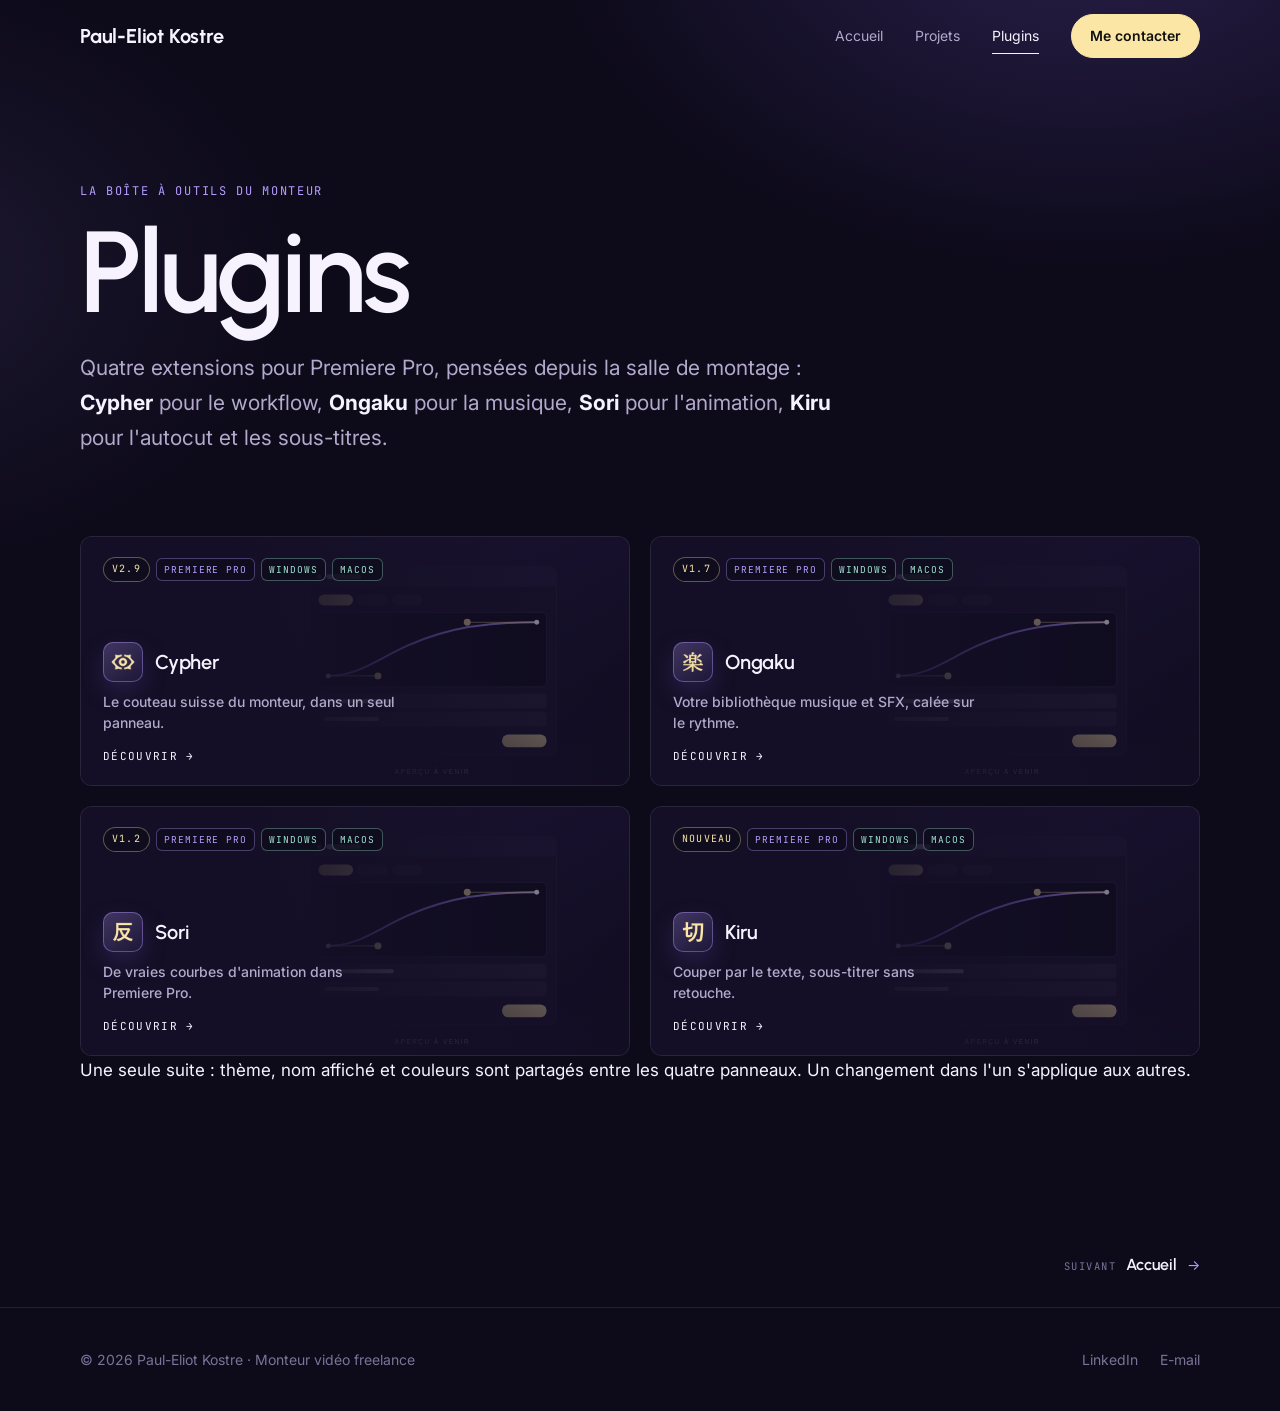
==== plugins.html @ 45ab3841 "Portfolio Paul-Eliot Kostre" ====
<!DOCTYPE html>
<html lang="fr">
<head>
  <meta charset="UTF-8">
  <meta name="viewport" content="width=device-width, initial-scale=1.0">
  <title>Plugins · Paul-Eliot Kostre</title>
  <meta name="description" content="Cypher, Ongaku, Sori et Kiru : des extensions Premiere Pro conçues par un monteur pour accélérer le workflow de post-production.">
  <link rel="preconnect" href="https://fonts.googleapis.com">
  <link rel="preconnect" href="https://fonts.gstatic.com" crossorigin>
  <link href="https://fonts.googleapis.com/css2?family=Urbanist:wght@400;500;600;700;800&family=Inter:wght@400;500;600&family=JetBrains+Mono:wght@400;500&display=swap" rel="stylesheet">
  <link rel="stylesheet" href="css/style.css?v=20">
</head>
<body data-base="">

  <nav class="nav">
    <div class="container nav-inner">
      <a class="brand" href="index.html">Paul-Eliot Kostre</a>
      <button class="nav-toggle" aria-label="Menu"><span></span><span></span></button>
      <div class="nav-links">
        <a href="index.html">Accueil</a>
        <a href="projets.html">Projets</a>
        <a href="plugins.html" class="active">Plugins</a>
        <a href="index.html#contact" class="btn">Me contacter</a>
      </div>
    </div>
  </nav>

  <header class="page-head">
    <div class="container">
      <p class="eyebrow">La boîte à outils du monteur</p>
      <h1>Plugins</h1>
      <p class="lead">Quatre extensions pour Premiere Pro, pensées depuis la salle de montage : <strong style="color:var(--text)">Cypher</strong> pour le workflow, <strong style="color:var(--text)">Ongaku</strong> pour la musique, <strong style="color:var(--text)">Sori</strong> pour l'animation, <strong style="color:var(--text)">Kiru</strong> pour l'autocut et les sous-titres.</p>
    </div>
  </header>

  <section style="padding-top:0">
    <div class="container">
      <!-- Rempli automatiquement depuis js/data.js (liste PLUGINS) -->
      <div class="plugin-grid" data-plugins></div>
        <span>Une seule suite : thème, nom affiché et couleurs sont partagés entre les quatre panneaux. Un changement dans l'un s'applique aux autres.</span>
      </div>
    </div>
  </section>

  <footer>
    <div class="container footer-inner">
      <span>© <span data-year></span> Paul-Eliot Kostre · Monteur vidéo freelance</span>
      <div class="footer-links">
        <a href="https://www.linkedin.com/in/paul-eliot-kostre/" target="_blank" rel="noopener">LinkedIn</a>
        <a href="mailto:pauleliot.kostre@gmail.com">E-mail</a>
      </div>
    </div>
  </footer>

  <script src="js/data.js?v=20"></script>
  <script src="js/main.js?v=20"></script>
</body>
</html>
---- css/style.css ----
/* =========================================================
   Paul-Eliot Kostre — Portfolio
   Couleurs et typos modifiables ici (variables :root)
   ========================================================= */
:root {
  /* DA de la suite Cypher / Ongaku / Sori, en violet */
  --bg: #0d0a1a;
  --bg-2: #140f26;
  --surface: #1b1533;
  --line: rgba(255, 255, 255, 0.09);
  --line-strong: rgba(255, 255, 255, 0.18);
  --text: #f6f3ff;
  --muted: #b2a9cc;
  --faint: #7c7398;
  --accent: #b69cff;           /* violet */
  --accent-2: #8b6cf6;
  --cream: #fbe6a6;            /* crème */
  --display: "Urbanist", system-ui, -apple-system, "Segoe UI", sans-serif;
  --sans: "Inter", system-ui, -apple-system, "Segoe UI", sans-serif;
  --mono: "JetBrains Mono", ui-monospace, Consolas, monospace;
  --radius: 12px;
  --max: 1200px;
  --gutter: clamp(16px, 4vw, 40px);
}

*, *::before, *::after { box-sizing: border-box; }
html { scroll-behavior: smooth; }
body {
  margin: 0;
  background: var(--bg);
  color: var(--text);
  font-family: var(--sans);
  font-size: 17px;
  line-height: 1.65;
  -webkit-font-smoothing: antialiased;
  overflow-x: hidden;
}
img, iframe { display: block; max-width: 100%; }
a { color: inherit; text-decoration: none; }
::selection { background: var(--accent); color: #111; }

.container { width: 100%; max-width: var(--max); margin: 0 auto; padding: 0 var(--gutter); }
.serif { font-family: var(--display); font-weight: 600; }
.eyebrow {
  font-family: var(--mono);
  font-size: 12px;
  letter-spacing: 0.14em;
  text-transform: uppercase;
  color: var(--accent);
}

/* ---------- Navigation ---------- */
.nav {
  position: fixed; inset: 0 0 auto 0; z-index: 50;
  transition: background 0.3s, border-color 0.3s;
  border-bottom: 1px solid transparent;
}
.nav.scrolled { background: rgba(13, 10, 26, 0.85); backdrop-filter: blur(14px); border-color: var(--line); }
.nav-inner { display: flex; align-items: center; justify-content: space-between; height: 72px; }
.brand { font-family: var(--display); font-weight: 700; font-size: 20px; letter-spacing: -0.01em; line-height: 1; }
.nav-links { display: flex; gap: 32px; align-items: center; }
.nav-links a { font-size: 14px; color: var(--muted); position: relative; padding: 4px 0; transition: color 0.2s; }
.nav-links a:hover, .nav-links a.active { color: var(--text); }
.nav-links a.active::after {
  content: ""; position: absolute; left: 0; right: 0; bottom: -2px; height: 1px; background: var(--text);
}
.nav-links .btn { color: #111; padding: 9px 18px; }
.nav-links .btn::after { display: none; }
.nav-toggle {
  display: none; background: none; border: 0; color: var(--text); width: 44px; height: 44px; cursor: pointer;
}
.nav-toggle span { display: block; width: 22px; height: 1.5px; background: currentColor; margin: 6px auto; transition: transform 0.3s; }

@media (max-width: 760px) {
  .nav-toggle { display: block; }
  .nav-links {
    position: fixed; inset: 72px 0 auto 0; flex-direction: column; gap: 0;
    background: var(--bg); border-bottom: 1px solid var(--line);
    padding: 8px var(--gutter) 24px; display: none;
  }
  .nav.open .nav-links { display: flex; }
  .nav.open { background: var(--bg); }
  .nav-links a { width: 100%; padding: 14px 0; font-size: 17px; border-bottom: 1px solid var(--line); }
  .nav-links a.active::after { display: none; }
  .nav-links .btn { margin-top: 16px; text-align: center; border-bottom: 0; }
}

/* ---------- Boutons ---------- */
.btn {
  display: inline-flex; align-items: center; gap: 10px;
  padding: 14px 26px; border-radius: 999px;
  font-size: 15px; font-weight: 600;
  background: var(--text); color: #111;
  border: 1px solid var(--text);
  transition: transform 0.2s, background 0.2s, color 0.2s;
  cursor: pointer;
}
.btn:hover { transform: translateY(-2px); }
.btn-ghost { background: transparent; color: var(--text); border-color: var(--line-strong); }
.btn-ghost:hover { border-color: var(--text); }
.link-arrow {
  font-family: var(--mono); font-size: 12px; letter-spacing: 0.12em; text-transform: uppercase;
  display: inline-flex; gap: 8px; align-items: center; color: var(--text);
}
.link-arrow::after { content: "→"; transition: transform 0.2s; }
.link-arrow:hover::after { transform: translateX(4px); }

/* ---------- Hero ---------- */
.hero {
  position: relative; min-height: min(78svh, 760px);
  display: flex; align-items: center; justify-content: center; text-align: center;
  overflow: hidden; isolation: isolate;
}
.hero-bg {
  position: absolute; inset: 0; z-index: -2;
  background-size: cover; background-position: center 30%;
  filter: grayscale(0.35) contrast(1.05);
  transform: scale(1.08);
  animation: slowzoom 18s ease-out forwards;
}
.hero::after {
  content: ""; position: absolute; inset: 0; z-index: -1;
  background:
    radial-gradient(ellipse at center, rgba(13,10,26,0.35) 0%, rgba(13,10,26,0.88) 70%),
    linear-gradient(to bottom, rgba(13,10,26,0.5), var(--bg));
}
@keyframes slowzoom { to { transform: scale(1); } }
.hero-content { padding: 130px var(--gutter) 70px; }
.hero h1 {
  font-family: var(--display); font-weight: 600;
  font-size: clamp(44px, 7vw, 92px); line-height: 1; letter-spacing: -0.035em;
  margin: 0 0 20px;
}
.hero h1 em { font-style: normal; color: var(--accent); }
.hero .roles { font-size: clamp(17px, 2.2vw, 22px); color: var(--text); margin: 0 0 10px; }
.hero .roles span { color: var(--faint); margin: 0 10px; }
.hero .tagline { font-family: var(--display); font-weight: 500; font-size: clamp(20px, 2.4vw, 26px); color: var(--muted); margin: 0 0 40px; }
.hero-cta { display: flex; gap: 14px; justify-content: center; flex-wrap: wrap; }
.scroll-hint {
  position: absolute; bottom: 28px; left: 50%; transform: translateX(-50%);
  font-family: var(--mono); font-size: 11px; letter-spacing: 0.2em; text-transform: uppercase; color: var(--muted);
  display: flex; flex-direction: column; align-items: center; gap: 10px;
}
.scroll-hint::after { content: ""; width: 1px; height: 40px; background: linear-gradient(var(--muted), transparent); animation: drip 2s infinite; }
@media (max-height: 640px) { .scroll-hint { display: none; } }
@keyframes drip { 0% { transform: scaleY(0); transform-origin: top; } 50% { transform: scaleY(1); transform-origin: top; } 51% { transform-origin: bottom; } 100% { transform: scaleY(0); transform-origin: bottom; } }


/* ---------- Sections ---------- */
section { padding: clamp(80px, 12vw, 140px) 0; }
.section-head { display: flex; justify-content: space-between; align-items: end; gap: 24px; margin-bottom: 56px; flex-wrap: wrap; }
.section-head h2, .h2 {
  font-family: var(--display); font-weight: 600;
  font-size: clamp(34px, 4.6vw, 56px); line-height: 1.05; letter-spacing: -0.01em; margin: 12px 0 0;
}
.lead { font-size: clamp(18px, 2vw, 21px); color: var(--muted); max-width: 60ch; }
.border-top { border-top: 1px solid var(--line); }

/* À propos */
.about { display: grid; grid-template-columns: 5fr 7fr; gap: clamp(32px, 6vw, 80px); align-items: center; }
.about-photo { position: relative; border-radius: var(--radius); overflow: hidden; aspect-ratio: 4 / 5; background: var(--surface); }
.about-photo img { width: 100%; height: 100%; object-fit: cover; filter: grayscale(0.2); }
.about-photo::after { content: ""; position: absolute; inset: 0; border: 1px solid var(--line); border-radius: inherit; }
.about h2 { margin-bottom: 28px; }
.about p { color: var(--muted); margin: 0 0 18px; }
.about p strong { color: var(--text); font-weight: 600; }
.stats { display: grid; grid-template-columns: repeat(3, 1fr); gap: 24px; margin-top: 48px; padding-top: 36px; border-top: 1px solid var(--line); }
.stat-num { font-family: var(--display); font-weight: 600; letter-spacing: -0.03em; font-size: clamp(44px, 5vw, 64px); line-height: 1; }
.stat-label { font-family: var(--mono); font-size: 11px; letter-spacing: 0.14em; text-transform: uppercase; color: var(--muted); margin-top: 10px; }
@media (max-width: 860px) {
  .about { grid-template-columns: 1fr; }
  .about-photo { max-width: 420px; }
}
@media (max-width: 480px) { .stats { gap: 12px; } }


/* Logiciels */
.tools { display: flex; flex-wrap: wrap; gap: 12px; }
.tool {
  display: flex; align-items: center; gap: 12px;
  padding: 12px 20px 12px 12px; border: 1px solid var(--line); border-radius: 999px; background: var(--bg-2);
  font-weight: 500; font-size: 15px;
}
.tool-img { width: 36px; height: 36px; border-radius: 9px; object-fit: contain; flex: none; }
.tool-img.round { border-radius: 50%; }
.tool-img.protools { display: grid; place-items: center; background: #111; border: 1px solid #333; }
.tool-img.protools svg { width: 22px; height: 22px; fill: #fff; }
.tools { max-width: 720px; }
.tool-logo {
  width: 36px; height: 36px; border-radius: 9px; display: grid; place-items: center;
  font-weight: 800; font-size: 14px; letter-spacing: -0.035em;
}
.tool-logo.pr { background: #00005b; color: #9999ff; border: 1px solid #9999ff; }
.tool-logo.ae { background: #00005b; color: #d291ff; border: 1px solid #d291ff; }
.tool-logo.av { background: #1c1c1c; color: #fff; border: 1px solid #555; font-size: 11px; }
.tool-logo.dv { background: #1c1c1c; color: #fff; border: 1px solid #555; font-size: 11px; }

/* ---------- Cartes projets ---------- */
.grid { display: grid; grid-template-columns: repeat(3, 1fr); gap: 28px 24px; }
.grid.two { grid-template-columns: repeat(2, 1fr); }
@media (max-width: 900px) { .grid { grid-template-columns: repeat(2, 1fr); } }
@media (max-width: 600px) { .grid, .grid.two { grid-template-columns: 1fr; } }

.card { display: flex; flex-direction: column; gap: 16px; cursor: pointer; color: inherit; background: none; border: 0; padding: 0; text-align: left; font: inherit; }
.card-media { position: relative; aspect-ratio: 16 / 9; border-radius: var(--radius); overflow: hidden; background: var(--surface); }
.card-media.vertical { aspect-ratio: 16 / 9; }
.card-media img { width: 100%; height: 100%; object-fit: cover; transition: transform 0.6s cubic-bezier(.2,.7,.2,1), filter 0.4s; filter: saturate(0.85); }
.card:hover .card-media img { transform: scale(1.05); filter: saturate(1.05); }
.card-media::after { content: ""; position: absolute; inset: 0; border: 1px solid var(--line); border-radius: inherit; pointer-events: none; }
.play {
  position: absolute; left: 16px; bottom: 16px;
  width: 48px; height: 48px; border-radius: 50%;
  background: rgba(13,10,26,0.55); backdrop-filter: blur(8px); border: 1px solid var(--line-strong);
  display: grid; place-items: center; transition: background 0.2s, transform 0.2s;
}
.play::before { content: ""; border-left: 12px solid #fff; border-top: 7px solid transparent; border-bottom: 7px solid transparent; margin-left: 3px; }
.card:hover .play { background: var(--accent); transform: scale(1.08); }
.card:hover .play::before { border-left-color: #111; }
.badge {
  position: absolute; top: 14px; left: 14px;
  font-family: var(--mono); font-size: 10.5px; letter-spacing: 0.12em; text-transform: uppercase;
  padding: 5px 10px; border-radius: 999px; background: rgba(13,10,26,0.65); backdrop-filter: blur(8px); border: 1px solid var(--line-strong);
}
.card-meta { display: flex; gap: 10px; font-family: var(--mono); font-size: 11.5px; letter-spacing: 0.1em; text-transform: uppercase; color: var(--faint); }
.card h3 { font-family: var(--display); font-weight: 600; font-size: 28px; line-height: 1.1; margin: 0; }
.card p { margin: 0; color: var(--muted); font-size: 15px; }
.card .link-arrow { color: var(--muted); }
.card:hover .link-arrow { color: var(--text); }

/* Placeholder Instagram / sans miniature */
.ph {
  width: 100%; height: 100%; display: grid; place-items: center; text-align: center;
  background:
    radial-gradient(circle at 30% 20%, rgba(182,156,255,0.30), transparent 55%),
    radial-gradient(circle at 80% 90%, rgba(139,108,246,0.22), transparent 50%),
    var(--surface);
  font-family: var(--display); font-weight: 700; font-size: 22px; color: var(--text);
}

/* Filtres */
.filters { display: flex; gap: 8px; flex-wrap: wrap; margin-bottom: 44px; }
.filter {
  font: inherit; font-size: 14px; color: var(--muted); background: none; cursor: pointer;
  border: 1px solid var(--line); border-radius: 999px; padding: 9px 18px; transition: all 0.2s;
}
.filter:hover { color: var(--text); border-color: var(--line-strong); }
.filter.active { background: var(--cream); color: #140f26; border-color: var(--cream); }
.filter .count { font-family: var(--mono); font-size: 11px; opacity: 0.6; margin-left: 6px; }

/* ---------- Page header (pages internes) ---------- */
.page-head { padding: 170px 0 60px; }
.page-head h1 { font-family: var(--display); font-weight: 600; font-size: clamp(52px, 9vw, 120px); line-height: 0.95; letter-spacing: -0.035em; margin: 16px 0 24px; }

/* ---------- Plugins ---------- */
.plugin {
  position: relative; display: flex; flex-direction: column; gap: 14px;
  padding: 32px; border: 1px solid var(--line); border-radius: var(--radius); background: var(--bg-2);
  min-height: 320px; transition: border-color 0.3s, transform 0.3s;
}
.plugin:hover { border-color: var(--line-strong); transform: translateY(-3px); }
.plugin-icon {
  width: 56px; height: 56px; border-radius: 14px; display: grid; place-items: center;
  font-family: var(--display); font-size: 30px; color: #111; background: var(--accent);
}
.plugin h3 { font-family: var(--mono); font-weight: 500; letter-spacing: 0.14em; font-size: 20px; margin: 10px 0 0; }
.plugin .pitch { font-family: var(--display); font-weight: 600; font-size: 26px; line-height: 1.15; margin: 0; }
.plugin p { color: var(--muted); margin: 0; font-size: 15px; }
.plugin-foot { margin-top: auto; padding-top: 18px; display: flex; justify-content: space-between; align-items: center; gap: 12px; flex-wrap: wrap; }
.tags { display: flex; gap: 6px; flex-wrap: wrap; }
.tag { font-family: var(--mono); font-size: 10.5px; letter-spacing: 0.1em; text-transform: uppercase; padding: 4px 9px; border: 1px solid var(--line-strong); border-radius: 6px; color: var(--muted); }
.price { font-family: var(--mono); font-size: 14px; }
.status { position: absolute; top: 22px; right: 22px; font-family: var(--mono); font-size: 10.5px; letter-spacing: 0.12em; text-transform: uppercase; color: var(--accent); border: 1px solid rgba(182,156,255,0.4); padding: 5px 10px; border-radius: 999px; }
.plugin.idea { border-style: dashed; background: transparent; justify-content: center; align-items: flex-start; }

.features { display: grid; grid-template-columns: repeat(3, 1fr); gap: 32px; }
.feature h4 { font-family: var(--display); font-weight: 600; font-size: 28px; margin: 0 0 8px; }
.feature p { color: var(--muted); margin: 0; }
@media (max-width: 760px) { .features { grid-template-columns: 1fr; } }

/* ---------- Page projet (détail) ---------- */
.project-hero { padding: 150px 0 40px; }
.back { font-family: var(--mono); font-size: 12px; letter-spacing: 0.12em; text-transform: uppercase; color: var(--muted); display: inline-flex; gap: 8px; }
.back::before { content: "←"; }
.back:hover { color: var(--text); }
.project-hero h1 { font-family: var(--display); font-weight: 600; font-size: clamp(46px, 8vw, 104px); line-height: 0.98; letter-spacing: -0.035em; margin: 28px 0 24px; }
.project-info { display: grid; grid-template-columns: repeat(4, 1fr); gap: 24px; padding: 28px 0; border-top: 1px solid var(--line); border-bottom: 1px solid var(--line); margin-top: 40px; }
.project-info dt { font-family: var(--mono); font-size: 11px; letter-spacing: 0.14em; text-transform: uppercase; color: var(--faint); margin-bottom: 6px; }
.project-info dd { margin: 0; }
@media (max-width: 700px) { .project-info { grid-template-columns: 1fr 1fr; } }

.video { position: relative; aspect-ratio: 16 / 9; border-radius: var(--radius); overflow: hidden; background: #000; border: 1px solid var(--line); }
.video iframe { position: absolute; inset: 0; width: 100%; height: 100%; border: 0; }
.video.vertical { aspect-ratio: 9 / 16; max-width: 420px; margin: 0 auto; }

.prose { display: grid; grid-template-columns: 1fr 2fr; gap: clamp(24px, 5vw, 80px); padding: 56px 0; border-bottom: 1px solid var(--line); }
.prose:last-of-type { border-bottom: 0; }
.prose h2 { font-family: var(--display); font-weight: 600; font-size: clamp(30px, 3.5vw, 42px); line-height: 1.05; margin: 0; }
.prose p { color: var(--muted); margin: 0 0 16px; }
.prose p:last-child { margin-bottom: 0; }
.prose ul { color: var(--muted); padding-left: 20px; margin: 0; }
.prose li { margin-bottom: 6px; }
@media (max-width: 760px) { .prose { grid-template-columns: 1fr; } }

.gallery { display: grid; grid-template-columns: repeat(2, 1fr); gap: 16px; }
.gallery img { width: 100%; aspect-ratio: 16 / 9; object-fit: cover; border-radius: var(--radius); border: 1px solid var(--line); }
@media (max-width: 600px) { .gallery { grid-template-columns: 1fr; } }

.next-project { display: block; padding: 80px 0; border-top: 1px solid var(--line); text-align: center; }
.next-project .eyebrow { color: var(--muted); }
.next-project h3 { font-family: var(--display); font-weight: 600; font-size: clamp(40px, 7vw, 88px); line-height: 1; margin: 16px 0 0; transition: color 0.3s; }
.next-project:hover h3 { color: var(--accent); }

/* ---------- Contact / CTA ---------- */
.cta { text-align: center; }
.cta h2 { font-family: var(--display); font-weight: 600; font-size: clamp(48px, 9vw, 120px); line-height: 0.95; letter-spacing: -0.035em; margin: 16px 0 28px; }
.cta h2 em { color: var(--accent); }
.cta .lead { margin: 0 auto 40px; }
.contact-row { display: flex; gap: 14px; justify-content: center; flex-wrap: wrap; }

/* ---------- Parcours (CV) en timeline verticale ---------- */
.timeline { --p: 0; list-style: none; margin: 0; padding: 0 0 0 52px; position: relative; max-width: 780px; }
.timeline::before, .timeline::after {
  content: ""; position: absolute; left: 11px; top: 10px; width: 2px; border-radius: 2px;
}
.timeline::before { bottom: 10px; background: var(--line); }
.timeline::after {
  height: calc((100% - 20px) * var(--p));
  background: linear-gradient(180deg, var(--accent), var(--accent-2));
  box-shadow: 0 0 12px rgba(182, 156, 255, 0.6);
}
.tl-item { position: relative; padding-bottom: 28px; }
.tl-item:last-child { padding-bottom: 0; }
.tl-dot {
  position: absolute; left: -48px; top: 22px; width: 18px; height: 18px; border-radius: 50%; z-index: 1;
  background: var(--bg); border: 2px solid var(--line-strong);
  transition: background 0.4s, border-color 0.4s, box-shadow 0.4s, transform 0.4s;
}
.tl-item.on .tl-dot { background: var(--cream); border-color: var(--cream); box-shadow: 0 0 0 5px rgba(251, 230, 166, 0.12), 0 0 16px rgba(251, 230, 166, 0.5); transform: scale(1.05); }
.tl-card {
  padding: 20px 24px; border-radius: var(--radius); border: 1px solid var(--line);
  background: linear-gradient(180deg, rgba(255,255,255,0.035), rgba(255,255,255,0.01));
  transition: border-color 0.4s;
}
.tl-item.on .tl-card { border-color: rgba(182, 156, 255, 0.3); }
.tl-date { font-family: var(--mono); font-size: 11px; letter-spacing: 0.12em; text-transform: uppercase; color: var(--accent); }
.tl-card h3 { font-family: var(--display); font-weight: 600; font-size: 24px; letter-spacing: -0.015em; margin: 6px 0 2px; }
.tl-role { margin: 0 0 8px; color: var(--text); font-weight: 500; font-size: 15px; }
.tl-card p:last-child { margin: 0; color: var(--muted); font-size: 15px; }

/* ---------- Lien « suivant » en bas de page ---------- */
.next-mini-wrap { display: flex; justify-content: flex-end; padding-top: 28px; padding-bottom: 28px; }
.next-mini { display: inline-flex; align-items: baseline; gap: 10px; color: var(--muted); font-size: 14px; }
.next-mini span { font-family: var(--mono); font-size: 10.5px; letter-spacing: 0.14em; text-transform: uppercase; color: var(--faint); }
.next-mini b { font-family: var(--display); font-weight: 600; color: var(--text); font-size: 16px; }
.next-mini i { font-style: normal; color: var(--accent); transition: transform 0.25s; }
.next-mini:hover i { transform: translateX(5px); }
.next-mini:hover b { color: var(--accent); }

/* ---------- Footer ---------- */
footer { border-top: 1px solid var(--line); padding: 40px 0; color: var(--faint); font-size: 14px; }
.footer-inner { display: flex; justify-content: space-between; align-items: center; gap: 20px; flex-wrap: wrap; }
.footer-links { display: flex; gap: 22px; flex-wrap: wrap; }
.footer-links a:hover { color: var(--text); }

/* ---------- Lecteur vidéo (modale) ---------- */
.modal {
  position: fixed; inset: 0; z-index: 100; display: none; align-items: center; justify-content: center;
  background: rgba(0,0,0,0.9); backdrop-filter: blur(6px); padding: var(--gutter);
}
.modal.open { display: flex; }
.modal-box { width: 100%; max-width: 1100px; }
.modal-box { max-width: min(1100px, calc((100svh - 140px) * 16 / 9)); }
.modal-box.vertical { max-width: min(400px, calc((100svh - 140px) * 9 / 16)); }
.modal-close {
  position: absolute; top: 18px; right: 18px; width: 48px; height: 48px; border-radius: 50%;
  background: var(--surface); border: 1px solid var(--line-strong); color: var(--text); font-size: 22px; cursor: pointer;
}
.modal-title { margin-top: 16px; font-family: var(--display); font-weight: 600; font-size: 26px; }

/* ---------- Fond et composants (DA de la suite, en violet) ---------- */
body {
  background:
    radial-gradient(900px 600px at 85% -10%, rgba(139, 108, 246, 0.22), transparent 60%),
    radial-gradient(700px 500px at -10% 30%, rgba(182, 156, 255, 0.10), transparent 60%),
    var(--bg);
  background-attachment: fixed;
}

.btn { background: var(--cream); border-color: var(--cream); color: #140f26; }
.btn-ghost { background: rgba(182, 156, 255, 0.08); color: var(--text); border-color: rgba(182, 156, 255, 0.35); }
.btn-ghost:hover { border-color: var(--accent); }
.page-head h1 em, .project-hero h1 em { color: var(--accent); }
.prose li::marker { color: var(--accent); }

/* Logo (PNG transparent colorié par masque).
   Attention : dans style="--logo:url(...)", le chemin part du dossier css/,
   donc toujours écrire url('../images/plugins/nom.png'), quelle que soit la page. */
.plugin-logo {
  display: inline-block; width: 100%; height: 100%;
  background: var(--cream);
  -webkit-mask: var(--logo) center / contain no-repeat;
          mask: var(--logo) center / contain no-repeat;
}
.plugin-icon {
  width: 64px; height: 64px; border-radius: 16px; padding: 13px;
  background: linear-gradient(145deg, rgba(182, 156, 255, 0.28), rgba(139, 108, 246, 0.08));
  box-shadow: inset 0 0 0 1px rgba(182, 156, 255, 0.4), 0 10px 30px -10px rgba(139, 108, 246, 0.6);
  color: var(--cream); font-family: var(--sans); font-weight: 800; font-size: 26px;
}
.plugin {
  background: linear-gradient(180deg, rgba(255,255,255,0.035), rgba(255,255,255,0.01));
  border-color: var(--line);
}
.plugin:hover { border-color: rgba(182, 156, 255, 0.45); box-shadow: 0 20px 50px -25px rgba(139, 108, 246, 0.55); }
.plugin h3 { font-family: var(--sans); font-weight: 800; letter-spacing: 0.08em; font-size: 22px; display: flex; align-items: baseline; gap: 10px; }
.plugin h3 small { font-family: var(--mono); font-weight: 400; font-size: 11px; letter-spacing: 0.1em; color: var(--faint); }
.plugin .pitch { font-family: var(--sans); font-weight: 600; font-size: 21px; line-height: 1.3; }
.status { color: var(--cream); border-color: rgba(251, 230, 166, 0.35); }
.tag { border-color: rgba(182, 156, 255, 0.35); color: var(--accent); }
.plugin.idea { background: transparent; }
.feature h4 { color: var(--text); }
.suite-note {
  display: flex; gap: 18px; align-items: center; flex-wrap: wrap;
  margin-top: 40px; padding: 18px 22px; border-radius: var(--radius);
  border: 1px solid rgba(182, 156, 255, 0.25); background: rgba(182, 156, 255, 0.06); color: var(--muted); font-size: 15px;
}
.suite-note .logos { display: flex; gap: 8px; }
.suite-note .logos span { width: 28px; height: 28px; }

/* Grand logo sur la page d'un plugin */
.plugin-hero-logo {
  width: 96px; height: 96px; padding: 20px; border-radius: 24px; margin-top: 36px;
  background: linear-gradient(145deg, rgba(182, 156, 255, 0.3), rgba(139, 108, 246, 0.08));
  box-shadow: inset 0 0 0 1px rgba(182, 156, 255, 0.45), 0 20px 60px -15px rgba(139, 108, 246, 0.7);
}
.tool-list { list-style: none; padding: 0 !important; display: grid; gap: 14px; }
.tool-list li { padding: 16px 18px; border: 1px solid var(--line); border-radius: var(--radius); background: rgba(255,255,255,0.02); margin: 0 !important; }
.tool-list b { color: var(--text); font-weight: 700; display: block; margin-bottom: 2px; }
kbd { font-family: var(--mono); font-size: 0.85em; padding: 1px 6px; border-radius: 5px; border: 1px solid var(--line-strong); color: var(--text); }


/* ---------- Accueil : « Ce que je fais » en lignes ---------- */
.service-rows { border-top: 1px solid var(--line); }
.srow {
  display: grid; grid-template-columns: 64px minmax(0, 1fr) minmax(0, 1.3fr) 40px; gap: 32px; align-items: center;
  padding: 34px 20px; border-bottom: 1px solid var(--line);
  transition: background 0.3s, padding 0.3s;
}
.srow:hover { background: rgba(182, 156, 255, 0.06); padding-left: 28px; }
.srow .num { font-family: var(--mono); font-size: 12px; color: var(--faint); }
.srow h3 { font-family: var(--display); font-weight: 600; font-size: clamp(26px, 3vw, 36px); letter-spacing: -0.02em; line-height: 1.1; margin: 0; display: flex; align-items: center; gap: 16px; flex-wrap: wrap; }
.srow p { margin: 0; color: var(--muted); font-size: 15.5px; }
.srow p strong { color: var(--text); font-weight: 600; }
.srow .arrow { font-size: 22px; color: var(--muted); justify-self: end; transition: transform 0.3s, color 0.3s; }
.srow:hover .arrow { transform: translateX(6px); color: var(--accent); }
.srow.violet .num, .srow.violet h3 { color: var(--accent); }
.mini-logos { display: inline-flex; gap: 8px; }
.mini-logos .plugin-logo { width: 22px; height: 22px; }
@media (max-width: 760px) {
  .srow { grid-template-columns: 40px 1fr; gap: 10px 16px; padding: 26px 4px; }
  .srow:hover { padding-left: 4px; }
  .srow p { grid-column: 2; }
  .srow .arrow { display: none; }
}

/* ---------- Accueil : projets à la une empilés ---------- */
.feat-list { display: flex; flex-direction: column; }
.feat {
  display: grid; grid-template-columns: minmax(0, 1.35fr) minmax(0, 1fr); gap: clamp(24px, 4vw, 56px); align-items: center;
  padding: 36px 0; border-top: 1px solid var(--line);
  color: inherit; background: none; border-left: 0; border-right: 0; border-bottom: 0; text-align: left; font: inherit; cursor: pointer;
}
.feat:last-child { border-bottom: 1px solid var(--line); }
.feat:nth-child(even) .card-media { order: 2; }
.feat:hover .card-media img { transform: scale(1.04); filter: saturate(1.05); }
.feat:hover .play { background: var(--accent); transform: scale(1.08); }
.feat:hover .play::before { border-left-color: #140f26; }
.feat-body { display: flex; flex-direction: column; gap: 12px; }
.feat-num { font-family: var(--mono); font-size: 12px; color: var(--accent); letter-spacing: 0.1em; }
.feat h3 { font-family: var(--display); font-weight: 600; font-size: clamp(28px, 3.4vw, 42px); letter-spacing: -0.025em; line-height: 1.08; margin: 0; }
.feat p { margin: 0; color: var(--muted); }
.feat .link-arrow { margin-top: 8px; color: var(--muted); }
.feat:hover .link-arrow { color: var(--text); }
@media (max-width: 760px) {
  .feat { grid-template-columns: 1fr; }
  .feat:nth-child(even) .card-media { order: 0; }
}

/* ---------- Page Projets : triés par catégorie ---------- */
.jump { display: flex; gap: 8px; flex-wrap: wrap; margin-bottom: 20px; }
.group { padding-top: 56px; scroll-margin-top: 80px; }
.group-head { display: flex; align-items: baseline; justify-content: space-between; gap: 16px; padding-bottom: 20px; margin-bottom: 32px; border-bottom: 1px solid var(--line); }
.group-head h2 { font-family: var(--display); font-weight: 600; font-size: clamp(28px, 3.5vw, 40px); letter-spacing: -0.025em; margin: 0; }
.group-head .count { font-family: var(--mono); font-size: 12px; letter-spacing: 0.1em; text-transform: uppercase; color: var(--faint); }

/* ---------- Plugins : un rectangle, aperçu en fond + dégradé, 2 par ligne ---------- */
.plugin-grid { display: grid; grid-template-columns: repeat(2, minmax(0, 1fr)); gap: 20px; }
.plugin-grid .plugin {
  position: relative; isolation: isolate; overflow: hidden;
  display: flex; flex-direction: column; gap: 0; padding: 0; min-height: 250px;
  background: var(--bg-2);
}
.plugin-shot {
  position: absolute; z-index: -2; top: 0; right: 0; width: 72%; height: 100%;
  object-fit: cover; object-position: left center; opacity: 0.75;
  transition: transform 0.6s cubic-bezier(.2,.7,.2,1), opacity 0.4s;
}
.plugin-grid .plugin::before {
  content: ""; position: absolute; inset: 0; z-index: -1;
  background:
    linear-gradient(90deg, var(--bg-2) 28%, rgba(20, 15, 38, 0.85) 48%, rgba(20, 15, 38, 0.15) 100%),
    linear-gradient(0deg, rgba(20, 15, 38, 0.6), transparent 45%);
}
.plugin:hover .plugin-shot { transform: scale(1.04); opacity: 0.95; }
.plugin-body { flex: 1; padding: 20px 22px; display: flex; flex-direction: column; gap: 10px; }
.plugin-meta { display: flex; align-items: center; gap: 6px; flex-wrap: wrap; margin-bottom: auto; padding-bottom: 18px; }
.plugin-meta .status { position: static; padding: 3px 8px; font-size: 10px; background: rgba(13, 10, 26, 0.6); }
.plugin-meta .tag { font-size: 9.5px; padding: 3px 7px; background: rgba(13, 10, 26, 0.6); }
.plugin-meta .tag.platform { color: #9fe3cf; border-color: rgba(159, 227, 207, 0.35); }
.plugin-title { display: flex; align-items: center; gap: 12px; }
.plugin-grid .plugin-title, .plugin-grid .plugin .pitch { max-width: 60%; }
.plugin-grid .plugin-icon { width: 40px; height: 40px; padding: 8px; border-radius: 10px; flex: none; }
.plugin-grid .plugin h3 {
  font-family: var(--display); font-weight: 600; font-size: 20px; letter-spacing: -0.01em; line-height: 1.2;
  margin: 0; display: flex; align-items: baseline; gap: 8px; flex-wrap: wrap;
}
.plugin-grid .plugin h3 small { font-family: var(--sans); font-weight: 500; font-size: 12.5px; letter-spacing: 0; color: var(--faint); }
.plugin-grid .plugin .pitch { font-family: var(--sans); font-weight: 500; font-size: 14px; line-height: 1.45; color: var(--muted); }
.plugin-grid .link-arrow { padding-top: 4px; font-size: 11px; }
@media (max-width: 1000px) { .plugin-grid { grid-template-columns: 1fr; } }
@media (max-width: 560px) {
  .plugin-shot { width: 100%; opacity: 0.35; }
  .plugin-grid .plugin-title, .plugin-grid .plugin .pitch { max-width: none; }
}
/* ---------- Pages plugin : vidéo d'aperçu en fond du haut de page ---------- */
.project-hero { position: relative; isolation: isolate; overflow: hidden; }
.phero-text { max-width: 580px; }
.phero .plugin-hero-logo { margin-top: 28px; width: 76px; height: 76px; padding: 16px; border-radius: 20px; }
.phero h1 { font-size: clamp(46px, 6vw, 84px); margin: 22px 0 18px; }
.phero .lead { font-size: 17px; color: var(--text); opacity: 0.85; }
.phero-media { position: absolute; inset: 0; z-index: -1; background: var(--bg); }
.phero-media video, .phero-media iframe, .phero-media img {
  position: absolute; top: 0; right: 0; width: 72%; height: 100%; object-fit: cover; border: 0; opacity: 0.9;
}
.phero-media iframe { pointer-events: none; }
.phero-media::after {
  content: ""; position: absolute; inset: 0;
  background:
    linear-gradient(90deg, #07050e 0%, #07050e 30%, rgba(7, 5, 14, 0.85) 45%, rgba(7, 5, 14, 0.35) 70%, rgba(7, 5, 14, 0.1) 100%),
    linear-gradient(0deg, var(--bg) 0%, rgba(13, 10, 26, 0) 35%),
    linear-gradient(180deg, rgba(7, 5, 14, 0.7) 0%, rgba(7, 5, 14, 0) 25%);
}
@media (max-width: 760px) {
  .phero-media video, .phero-media iframe, .phero-media img { width: 100%; opacity: 0.45; }
}
/* ---------- Pages plugin : sections graphiques ---------- */
.psec { padding: clamp(56px, 8vw, 96px) 0; }
.psec .section-head { margin-bottom: 40px; }
.psec .section-head .lead { max-width: 46ch; margin: 0; font-size: 16px; }

/* Grille de fonctionnalités */
.tgrid { display: grid; grid-template-columns: repeat(3, minmax(0, 1fr)); gap: 16px; }
.tgrid.two { grid-template-columns: repeat(2, minmax(0, 1fr)); }
.tcard {
  position: relative; overflow: hidden; display: flex; flex-direction: column; gap: 10px;
  padding: 24px; border-radius: var(--radius); border: 1px solid var(--line);
  background: linear-gradient(180deg, rgba(255,255,255,0.035), rgba(255,255,255,0.01));
  transition: border-color 0.3s, transform 0.3s, box-shadow 0.3s;
}
.tcard::after {
  content: ""; position: absolute; width: 220px; height: 220px; right: -90px; top: -110px; border-radius: 50%;
  background: radial-gradient(circle, rgba(139, 108, 246, 0.28), transparent 70%); opacity: 0; transition: opacity 0.4s; pointer-events: none;
}
.tcard:hover { border-color: rgba(182, 156, 255, 0.4); transform: translateY(-3px); box-shadow: 0 20px 50px -30px rgba(139, 108, 246, 0.7); }
.tcard:hover::after { opacity: 1; }

/* Démo vidéo au survol */
.tdemo {
  position: absolute; inset: 0; z-index: 2; border-radius: inherit; overflow: hidden; background: #07050e;
  opacity: 0; transition: opacity 0.35s ease; pointer-events: none;
}
.tcard:hover .tdemo { opacity: 1; }
.tdemo video { position: absolute; inset: 0; width: 100%; height: 100%; object-fit: cover; }
.tdemo::after { content: ""; position: absolute; inset: 0; background: linear-gradient(0deg, rgba(7, 5, 14, 0.9) 0%, rgba(7, 5, 14, 0) 55%); }
.tdemo-tag, .tdemo-title { position: absolute; z-index: 1; }
.tdemo-tag {
  top: 14px; left: 14px; display: inline-flex; align-items: center; gap: 6px;
  font-family: var(--mono); font-size: 10.5px; letter-spacing: 0.12em; text-transform: uppercase;
  padding: 4px 10px; border-radius: 999px; background: rgba(13, 10, 26, 0.7); backdrop-filter: blur(8px); color: var(--cream); border: 1px solid rgba(251, 230, 166, 0.35);
}
.tdemo-tag::before { content: ""; border-left: 7px solid currentColor; border-top: 4.5px solid transparent; border-bottom: 4.5px solid transparent; }
.tdemo.missing .tdemo-tag::after { content: " à venir"; }
.tdemo-title { left: 18px; bottom: 16px; font-family: var(--display); font-weight: 600; font-size: 20px; color: var(--text); }
@media (hover: none) { .tdemo { display: none; } }
.tcard-top { display: flex; justify-content: space-between; align-items: flex-start; margin-bottom: 8px; }
.ticon {
  width: 46px; height: 46px; border-radius: 12px; display: grid; place-items: center; color: var(--cream);
  background: linear-gradient(145deg, rgba(182, 156, 255, 0.28), rgba(139, 108, 246, 0.08));
  box-shadow: inset 0 0 0 1px rgba(182, 156, 255, 0.4);
}
.ticon svg { width: 22px; height: 22px; fill: none; stroke: currentColor; stroke-width: 1.7; stroke-linecap: round; stroke-linejoin: round; }
.tnum { font-family: var(--mono); font-size: 11px; color: var(--faint); letter-spacing: 0.1em; }
.tcard h3 { font-family: var(--display); font-weight: 600; font-size: 21px; letter-spacing: -0.01em; margin: 0; }
.tcard p { margin: 0; color: var(--muted); font-size: 14.5px; line-height: 1.6; }
.chips { display: flex; flex-wrap: wrap; gap: 6px; margin-top: auto; padding-top: 8px; }
.chip { font-family: var(--mono); font-size: 10.5px; letter-spacing: 0.04em; padding: 3px 8px; border-radius: 6px; color: var(--accent); background: rgba(182, 156, 255, 0.08); border: 1px solid rgba(182, 156, 255, 0.25); }
@media (max-width: 900px) { .tgrid { grid-template-columns: repeat(2, minmax(0, 1fr)); } }
@media (max-width: 600px) { .tgrid, .tgrid.two { grid-template-columns: 1fr; } }

/* Bandeau mis en avant */
.spot {
  display: grid; grid-template-columns: minmax(0, 1fr) minmax(0, 1.1fr); gap: clamp(28px, 5vw, 64px); align-items: center;
  padding: clamp(28px, 4vw, 48px); border-radius: 20px; border: 1px solid rgba(182, 156, 255, 0.28);
  background:
    radial-gradient(600px 300px at 100% 0%, rgba(139, 108, 246, 0.25), transparent 70%),
    linear-gradient(180deg, rgba(255,255,255,0.04), rgba(255,255,255,0.01));
}
.spot h2 { font-family: var(--display); font-weight: 600; font-size: clamp(28px, 3.4vw, 40px); letter-spacing: -0.025em; line-height: 1.08; margin: 12px 0 14px; }
.spot p { color: var(--muted); margin: 0 0 12px; font-size: 15.5px; }
.spot-visual { border-radius: 14px; background: rgba(13, 10, 26, 0.7); border: 1px solid var(--line); padding: 20px; }
.spot-visual svg { display: block; width: 100%; height: auto; }
.checks { list-style: none; margin: 0; padding: 0; display: grid; gap: 8px; }
.checks li { display: flex; align-items: center; gap: 12px; padding: 10px 12px; border-radius: 10px; background: rgba(255,255,255,0.03); font-size: 14px; color: var(--text); }
.checks .ok, .checks .warn { flex: none; width: 22px; height: 22px; border-radius: 50%; display: grid; place-items: center; font-size: 12px; font-weight: 700; }
.checks .ok { background: rgba(159, 227, 207, 0.15); color: #9fe3cf; }
.checks .warn { background: rgba(251, 230, 166, 0.15); color: var(--cream); }
.checks small { margin-left: auto; font-family: var(--mono); font-size: 10.5px; color: var(--faint); }
@media (max-width: 860px) { .spot { grid-template-columns: 1fr; } }

/* Bandeau Cypher Checker : fausse fenêtre d'application */
.spot.checker { grid-template-columns: minmax(0, 0.9fr) minmax(0, 1.1fr); }
.checker-feats { list-style: none; padding: 0; margin: 20px 0 18px; display: grid; grid-template-columns: 1fr 1fr; gap: 10px; }
.checker-feats li { display: flex; align-items: center; gap: 10px; font-size: 14px; color: var(--text); }
.checker-feats .ticon { width: 32px; height: 32px; border-radius: 9px; flex: none; }
.checker-feats .ticon svg { width: 16px; height: 16px; }
.norms { padding-top: 4px; }

.appwin {
  border-radius: 14px; overflow: hidden; background: #0b0816;
  border: 1px solid rgba(182, 156, 255, 0.25);
  box-shadow: 0 40px 80px -30px rgba(0, 0, 0, 0.8), 0 0 0 1px rgba(255,255,255,0.02), 0 30px 90px -40px rgba(139, 108, 246, 0.7);
  transform: perspective(1400px) rotateY(-4deg); transition: transform 0.6s cubic-bezier(.2,.7,.2,1);
}
.spot.checker:hover .appwin { transform: perspective(1400px) rotateY(0deg); }
.appwin-bar { display: flex; align-items: center; gap: 12px; padding: 10px 14px; background: #120e22; border-bottom: 1px solid var(--line); }
.appwin-bar .dots { display: flex; gap: 6px; }
.appwin-bar .dots i { width: 10px; height: 10px; border-radius: 50%; background: #3a3354; }
.appwin-bar .dots i:first-child { background: #b69cff; }
.appwin-title { font-family: var(--display); font-weight: 600; font-size: 13px; }
.appwin-norm { margin-left: auto; font-family: var(--mono); font-size: 10.5px; color: var(--cream); padding: 3px 9px; border-radius: 6px; background: rgba(251, 230, 166, 0.08); border: 1px solid rgba(251, 230, 166, 0.25); }
.appwin-body { padding: 16px; display: grid; gap: 14px; }

.appwin-file { display: flex; align-items: center; gap: 14px; padding: 12px; border-radius: 10px; background: rgba(255,255,255,0.03); }
.ring-wrap { position: relative; width: 48px; height: 48px; flex: none; display: grid; place-items: center; }
.ring {
  position: absolute; inset: 0; border-radius: 50%;
  background: conic-gradient(#9fe3cf 80%, rgba(255,255,255,0.08) 0);
  -webkit-mask: radial-gradient(circle, transparent 18px, #000 19px); mask: radial-gradient(circle, transparent 18px, #000 19px);
}
.ring-wrap span { position: relative; font-family: var(--display); font-weight: 700; font-size: 13px; }
.appwin-name { display: flex; flex-direction: column; min-width: 0; }
.appwin-name b { font-size: 13.5px; font-weight: 600; white-space: nowrap; overflow: hidden; text-overflow: ellipsis; }
.appwin-name small { font-family: var(--mono); font-size: 10.5px; color: var(--faint); }
.state { margin-left: auto; flex: none; font-family: var(--mono); font-size: 10.5px; padding: 3px 9px; border-radius: 999px; }
.state.warn { color: var(--cream); background: rgba(251, 230, 166, 0.12); }

.lufs { padding: 0 2px; }
.lufs-head { display: flex; justify-content: space-between; font-size: 12.5px; color: var(--muted); margin-bottom: 8px; }
.lufs-head b { font-family: var(--mono); font-weight: 500; color: var(--cream); }
.lufs-bar { position: relative; height: 8px; border-radius: 99px; background: rgba(255,255,255,0.07); }
.lufs-fill {
  position: absolute; inset: 0 auto 0 0; width: 0; border-radius: inherit;
  background: linear-gradient(90deg, #9fe3cf, #b69cff 70%, #fbe6a6);
  transition: width 1.4s cubic-bezier(.2,.7,.2,1) 0.3s;
}
.spot.checker.in .lufs-fill { width: 68%; }
.lufs-target { position: absolute; left: 62%; top: -4px; bottom: -4px; width: 2px; background: var(--text); border-radius: 2px; }
.lufs-target em { position: absolute; top: 14px; left: 50%; transform: translateX(-50%); font-style: normal; font-family: var(--mono); font-size: 9.5px; color: var(--faint); }

.appwin .checks { gap: 6px; margin-top: 6px; }
.appwin .checks li { padding: 8px 10px; font-size: 13px; opacity: 0; transform: translateX(10px); transition: opacity 0.5s, transform 0.5s; }
.spot.checker.in .checks li { opacity: 1; transform: none; }
.spot.checker.in .checks li:nth-child(2) { transition-delay: 0.15s; }
.spot.checker.in .checks li:nth-child(3) { transition-delay: 0.3s; }
.spot.checker.in .checks li:nth-child(4) { transition-delay: 0.45s; }
.spot.checker.in .checks li:nth-child(5) { transition-delay: 0.6s; }
.appwin .checks li:nth-child(4) { background: rgba(251, 230, 166, 0.06); box-shadow: inset 2px 0 0 var(--cream); }

.appwin-foot { display: flex; align-items: center; gap: 8px; padding-top: 4px; }
.mini-btn { font-size: 11.5px; font-weight: 600; padding: 6px 12px; border-radius: 999px; background: var(--cream); color: #140f26; }
.mini-btn.ghost { background: transparent; color: var(--text); border: 1px solid var(--line-strong); }
.batch { margin-left: auto; font-family: var(--mono); font-size: 10.5px; color: var(--faint); }
@media (max-width: 860px) { .spot.checker { grid-template-columns: 1fr; } .appwin { transform: none; } }
@media (max-width: 480px) { .checker-feats { grid-template-columns: 1fr; } }
@media (prefers-reduced-motion: reduce) { .appwin .checks li { opacity: 1; transform: none; } .lufs-fill { width: 68%; } }

/* Page Sori : labo de courbes + liste de fonctions */
.sori-lab { display: grid; grid-template-columns: minmax(0, 1.25fr) minmax(0, 1fr); gap: clamp(24px, 4vw, 48px); align-items: start; }
.lab {
  --ease: cubic-bezier(.65, 0, .35, 1);
  padding: 22px; border-radius: 18px; border: 1px solid rgba(182, 156, 255, 0.28);
  background: radial-gradient(500px 260px at 0% 0%, rgba(139, 108, 246, 0.2), transparent 70%), #0b0816;
}
.lab-top { display: flex; justify-content: space-between; align-items: center; gap: 12px; flex-wrap: wrap; margin-bottom: 14px; }
.lab-code { font-family: var(--mono); font-size: 12px; color: var(--cream); padding: 4px 10px; border-radius: 8px; background: rgba(251, 230, 166, 0.08); border: 1px solid rgba(251, 230, 166, 0.2); }
.lab-main { display: block; }
.lab-graph { display: block; width: 100%; max-width: 320px; height: auto; margin: 6px auto 0; overflow: visible; }
.lab-name { font-weight: 600; color: var(--text); letter-spacing: 0.08em; }
.lab-dot-svg { fill: var(--cream); filter: drop-shadow(0 0 8px rgba(251, 230, 166, 0.8)); transition: none !important; }
.lab-grid path { stroke: rgba(255,255,255,0.07); fill: none; }
.lab-linear { stroke: var(--faint); stroke-dasharray: 3 4; fill: none; }
.lab-handle { stroke: var(--cream); stroke-width: 1.5; opacity: 0.8; }
.lab-curve { stroke: var(--accent); stroke-width: 3; fill: none; filter: drop-shadow(0 0 6px rgba(182, 156, 255, 0.6)); }
.lab-knob { fill: var(--cream); }
.lab-key { fill: var(--text); }
.lab-graph path, .lab-graph line, .lab-graph circle { transition: all 0.45s cubic-bezier(.2,.7,.2,1); }
.lab-tracks { display: grid; gap: 18px; }
.lab-track { display: grid; gap: 8px; }
.lab-label { font-family: var(--mono); font-size: 10.5px; letter-spacing: 0.12em; text-transform: uppercase; color: var(--faint); }
.lab-track:last-child .lab-label { color: var(--accent); }
.lab-rail { position: relative; height: 40px; border-radius: 10px; background: rgba(255,255,255,0.03); border: 1px solid var(--line); }
.lab-dot {
  position: absolute; top: 50%; left: 8px; width: 24px; height: 24px; margin-top: -12px; border-radius: 7px;
  background: var(--cream); box-shadow: 0 0 18px rgba(251, 230, 166, 0.5);
  animation: lab-move 1.6s var(--ease) 0.2s infinite alternate both;
}
.lab-dot.ghost { background: var(--faint); box-shadow: none; animation-timing-function: linear; }
@keyframes lab-move { from { left: 8px; } to { left: calc(100% - 32px); } }
.lab-presets { display: flex; flex-wrap: wrap; gap: 6px; margin-top: 18px; padding-top: 16px; border-top: 1px solid var(--line); }
.lab-presets .filter { font-size: 12.5px; padding: 6px 12px; }

.sori-feats { list-style: none; margin: 0; padding: 0; border-top: 1px solid var(--line); }
.sori-feats li { display: flex; align-items: center; gap: 14px; padding: 14px 4px; border-bottom: 1px solid var(--line); transition: background 0.25s, padding 0.25s; }
.sori-feats li:hover { background: rgba(182, 156, 255, 0.05); padding-left: 10px; }
.sori-feats .ticon { width: 38px; height: 38px; border-radius: 10px; flex: none; }
.sori-feats .ticon svg { width: 18px; height: 18px; }
.sori-feats b { display: block; font-family: var(--display); font-weight: 600; font-size: 16px; }
.sori-feats span:not(.ticon) { font-size: 13.5px; color: var(--muted); }
@media (max-width: 960px) { .sori-lab { grid-template-columns: 1fr; } }
@media (max-width: 520px) { .lab-main { grid-template-columns: 1fr; } .lab-graph { max-width: 220px; margin: 0 auto; } }
@media (prefers-reduced-motion: reduce) { .lab-dot { animation-duration: 3s; } }

/* Page Sori : une démo animée par option */
.dcard { display: flex; flex-direction: column; border-radius: 16px; border: 1px solid var(--line); background: linear-gradient(180deg, rgba(255,255,255,0.035), rgba(255,255,255,0.01)); overflow: hidden; transition: border-color 0.3s, box-shadow 0.3s; }
.dcard:hover { border-color: rgba(182, 156, 255, 0.4); box-shadow: 0 20px 50px -30px rgba(139, 108, 246, 0.7); }
.demo { padding: 16px 16px 12px; border-radius: 0; border: 0; border-bottom: 1px solid var(--line); background: radial-gradient(360px 200px at 0% 0%, rgba(139, 108, 246, 0.2), transparent 70%), #0b0816; aspect-ratio: 5 / 4; display: flex; flex-direction: column; overflow: hidden; }
.demo-top { display: flex; justify-content: space-between; align-items: center; gap: 8px; }
.demo-label { font-family: var(--mono); font-size: 11px; letter-spacing: 0.1em; text-transform: uppercase; color: var(--text); }
.demo .lab-code { font-size: 10.5px; padding: 3px 8px; white-space: nowrap; }
.demo .lab-graph { flex: 1; min-height: 0; width: 100%; max-width: none; margin: 8px 0 0; }
.dcard-body { padding: 18px 20px 22px; }
.dcard-body h3 { font-family: var(--display); font-weight: 600; font-size: 20px; margin: 0 0 6px; }
.dcard-body p { margin: 0; color: var(--muted); font-size: 14px; line-height: 1.6; }

/* Démo à gauche, onglets à droite */
.demo-stage { border-radius: 18px; overflow: hidden; border: 1px solid rgba(182, 156, 255, 0.28); box-shadow: 0 30px 70px -40px rgba(139, 108, 246, 0.8); }
.demo-stage .demo { display: none; border-bottom: 0; aspect-ratio: 4 / 3; padding: 16px; }
.demo-stage .demo.active { display: flex; animation: demo-in 0.45s ease; }
@keyframes demo-in { from { opacity: 0; transform: scale(0.985); } to { opacity: 1; transform: none; } }
.sori-lab { align-items: center; grid-template-columns: minmax(0, 0.8fr) minmax(0, 1fr); }
.demo-stage { max-width: 440px; width: 100%; justify-self: center; }
@media (max-width: 960px) { .sori-lab { grid-template-columns: 1fr; } }
.demo-tab {
  width: 100%; display: flex; align-items: center; gap: 14px; text-align: left; font: inherit; color: inherit; cursor: pointer;
  padding: 18px 14px; background: none; border: 0; border-left: 2px solid transparent; transition: background 0.25s, border-color 0.25s;
}
.demo-tab:hover { background: rgba(182, 156, 255, 0.05); }
.demo-tab.active { background: rgba(182, 156, 255, 0.09); border-left-color: var(--accent); }
.demo-tab .ticon { width: 40px; height: 40px; border-radius: 10px; flex: none; opacity: 0.7; transition: opacity 0.25s; }
.demo-tab.active .ticon { opacity: 1; }
.demo-tab b { display: block; font-family: var(--display); font-weight: 600; font-size: 17px; }
.demo-tab span:not(.ticon) { display: block; font-size: 13.5px; color: var(--muted); line-height: 1.55; }
.demo-tab:not(.active) span:not(.ticon) { display: -webkit-box; -webkit-line-clamp: 1; -webkit-box-orient: vertical; overflow: hidden; }
.sori-feats li { padding: 0; }
.sori-feats li:hover { padding-left: 0; background: none; }

/* Valeur / vitesse : bascule automatique */
.vs-demo .vs-spd, .vs-demo .vs-on-spd { opacity: 0; }
.vs-demo .vs-val, .vs-demo .vs-spd, .vs-demo .vs-on-val, .vs-demo .vs-on-spd { transition: opacity 0.6s; }
.vs-demo.speed .vs-val, .vs-demo.speed .vs-on-val { opacity: 0; }
.vs-demo.speed .vs-spd, .vs-demo.speed .vs-on-spd { opacity: 1; }
.vs-demo .demo-label, .vs-demo .lab-code { display: inline-grid; }
.vs-demo .demo-label > *, .vs-demo .lab-code > * { grid-area: 1 / 1; }
.vs-demo .vs-spd { stroke: var(--cream); filter: drop-shadow(0 0 6px rgba(251, 230, 166, 0.5)); }
.vs-head { stroke: var(--text); stroke-width: 1.2; opacity: 0.7; animation: vs-sweep 2.6s linear infinite; }
@keyframes vs-sweep { from { transform: translateX(0); } to { transform: translateX(160px); } }

/* Flou de mouvement */
.blur-stage { flex: 1; display: grid; align-content: center; gap: 16px; margin-top: 8px; }
.blur-row { display: grid; gap: 6px; }
.blur-tag { font-family: var(--mono); font-size: 10px; letter-spacing: 0.12em; text-transform: uppercase; color: var(--faint); }
.blur-row.on .blur-tag { color: var(--accent); }
.blur-rail { position: relative; height: 44px; border-radius: 10px; background: rgba(255,255,255,0.03); border: 1px solid var(--line); }
.blur-box {
  position: absolute; top: 50%; left: 6px; width: 28px; height: 28px; margin-top: -14px; border-radius: 7px; background: var(--cream);
  animation: blur-move 1.8s cubic-bezier(.65, 0, .35, 1) infinite alternate;
}
.blur-row.on .blur-box { filter: blur(0.6px); }
.blur-box.g1 { animation-delay: -0.04s; opacity: 0.45; filter: blur(1.5px); }
.blur-box.g2 { animation-delay: -0.08s; opacity: 0.28; filter: blur(2.5px); }
.blur-box.g3 { animation-delay: -0.12s; opacity: 0.16; filter: blur(3.5px); }
.blur-box.g4 { animation-delay: -0.16s; opacity: 0.08; filter: blur(4.5px); }
@keyframes blur-move { from { left: 6px; } to { left: calc(100% - 34px); } }
@media (prefers-reduced-motion: reduce) { .vs-head, .blur-box { animation: none; } }

/* Installation en étapes */
.steps { display: grid; grid-template-columns: repeat(3, minmax(0, 1fr)); gap: 16px; counter-reset: step; }
.step { position: relative; padding: 24px; border-radius: var(--radius); border: 1px dashed rgba(182, 156, 255, 0.3); }
.step::before {
  counter-increment: step; content: counter(step);
  display: grid; place-items: center; width: 34px; height: 34px; border-radius: 50%; margin-bottom: 14px;
  background: var(--cream); color: #140f26; font-family: var(--display); font-weight: 700; font-size: 16px;
}
.step h3 { font-family: var(--display); font-weight: 600; font-size: 18px; margin: 0 0 6px; }
.step p { margin: 0; color: var(--muted); font-size: 14px; line-height: 1.6; }
.step kbd { font-size: 11.5px; }
@media (max-width: 760px) { .steps { grid-template-columns: 1fr; } }
.suite-links { margin-top: 28px; color: var(--muted); font-size: 14.5px; }
.suite-links a { color: var(--accent); }

/* ---------- Apparition au scroll ---------- */
.reveal { opacity: 0; transform: translateY(28px); transition: opacity 0.9s cubic-bezier(.2,.7,.2,1), transform 0.9s cubic-bezier(.2,.7,.2,1); }
.reveal.in { opacity: 1; transform: none; }
@media (prefers-reduced-motion: reduce) {
  .reveal { opacity: 1; transform: none; transition: none; }
  .hero-bg, .scroll-hint::after{ animation: none; }
  html { scroll-behavior: auto; }
}
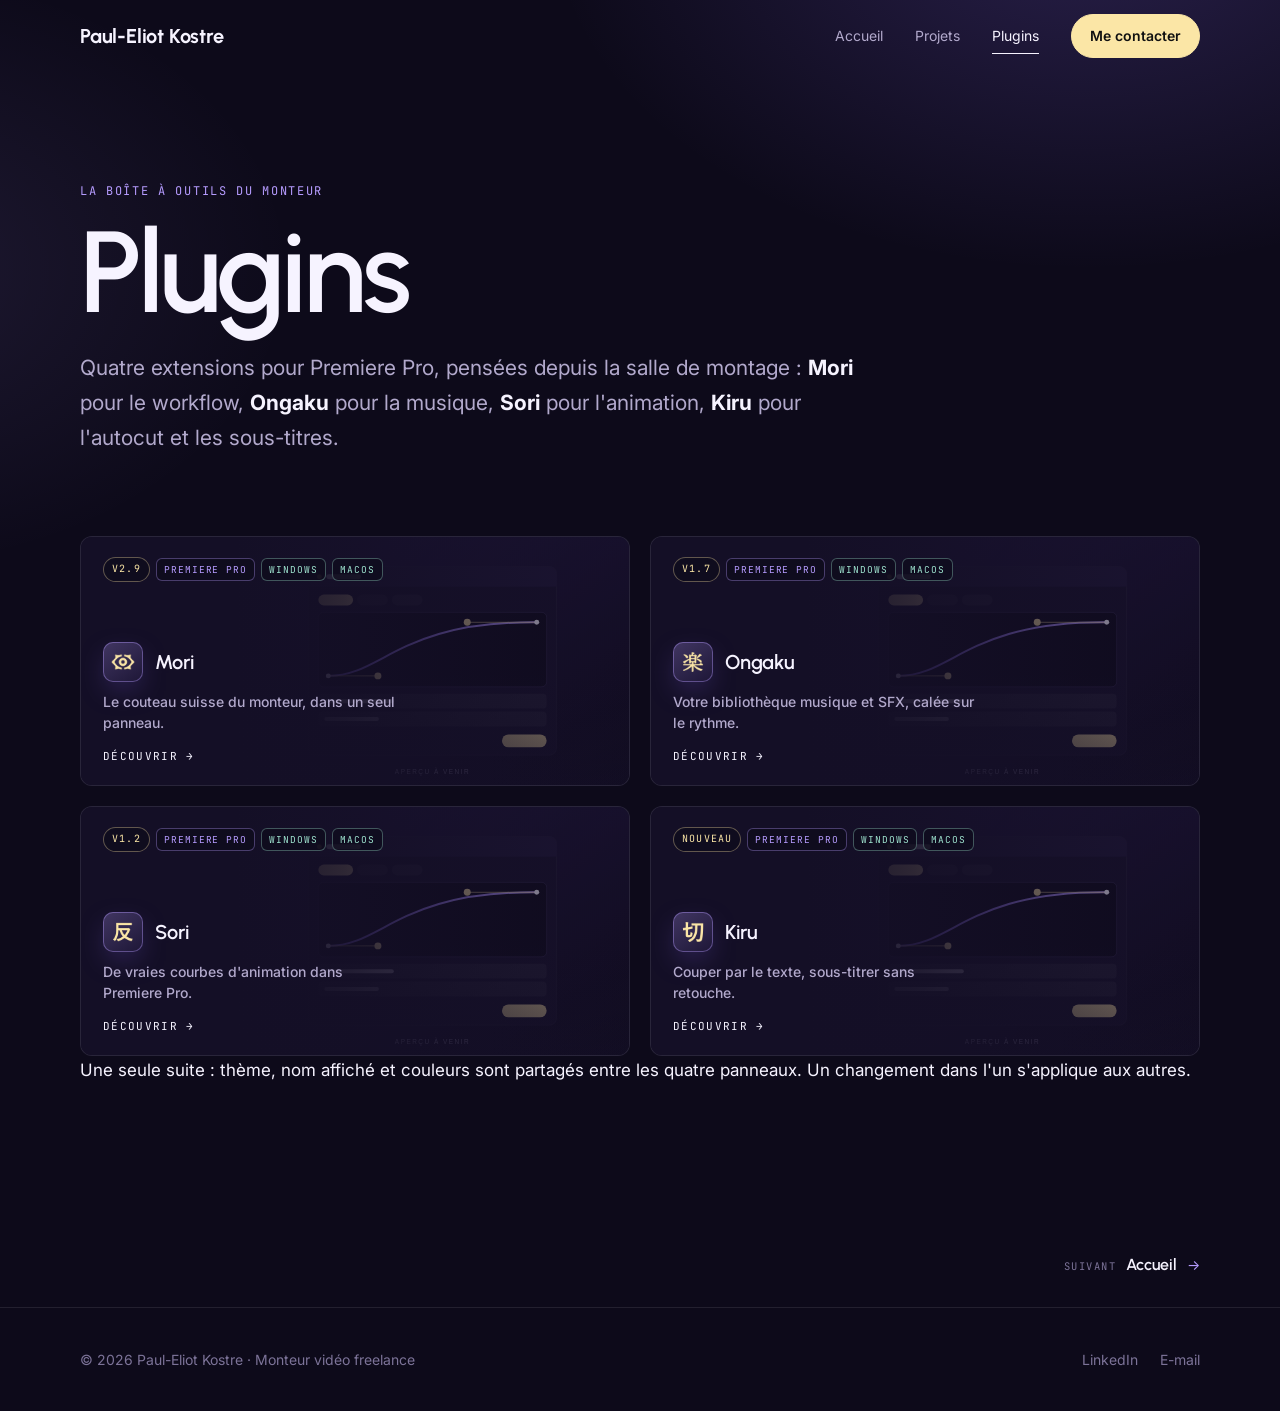
==== commit af0ddad5: "Cypher devient Mori : pages plugins, liens de téléchargement (Mori 2.12.0, Ongaku 1.8.0, Sori 1.3.0," ====
--- a/plugins.html
+++ b/plugins.html
@@ -4,7 +4,7 @@
   <meta charset="UTF-8">
   <meta name="viewport" content="width=device-width, initial-scale=1.0">
   <title>Plugins · Paul-Eliot Kostre</title>
-  <meta name="description" content="Cypher, Ongaku, Sori et Kiru : des extensions Premiere Pro conçues par un monteur pour accélérer le workflow de post-production.">
+  <meta name="description" content="Mori, Ongaku, Sori et Kiru : des extensions Premiere Pro conçues par un monteur pour accélérer le workflow de post-production.">
   <link rel="preconnect" href="https://fonts.googleapis.com">
   <link rel="preconnect" href="https://fonts.gstatic.com" crossorigin>
   <link href="https://fonts.googleapis.com/css2?family=Urbanist:wght@400;500;600;700;800&family=Inter:wght@400;500;600&family=JetBrains+Mono:wght@400;500&display=swap" rel="stylesheet">
@@ -29,7 +29,7 @@
     <div class="container">
       <p class="eyebrow">La boîte à outils du monteur</p>
       <h1>Plugins</h1>
-      <p class="lead">Quatre extensions pour Premiere Pro, pensées depuis la salle de montage : <strong style="color:var(--text)">Cypher</strong> pour le workflow, <strong style="color:var(--text)">Ongaku</strong> pour la musique, <strong style="color:var(--text)">Sori</strong> pour l'animation, <strong style="color:var(--text)">Kiru</strong> pour l'autocut et les sous-titres.</p>
+      <p class="lead">Quatre extensions pour Premiere Pro, pensées depuis la salle de montage : <strong style="color:var(--text)">Mori</strong> pour le workflow, <strong style="color:var(--text)">Ongaku</strong> pour la musique, <strong style="color:var(--text)">Sori</strong> pour l'animation, <strong style="color:var(--text)">Kiru</strong> pour l'autocut et les sous-titres.</p>
     </div>
   </header>
 
